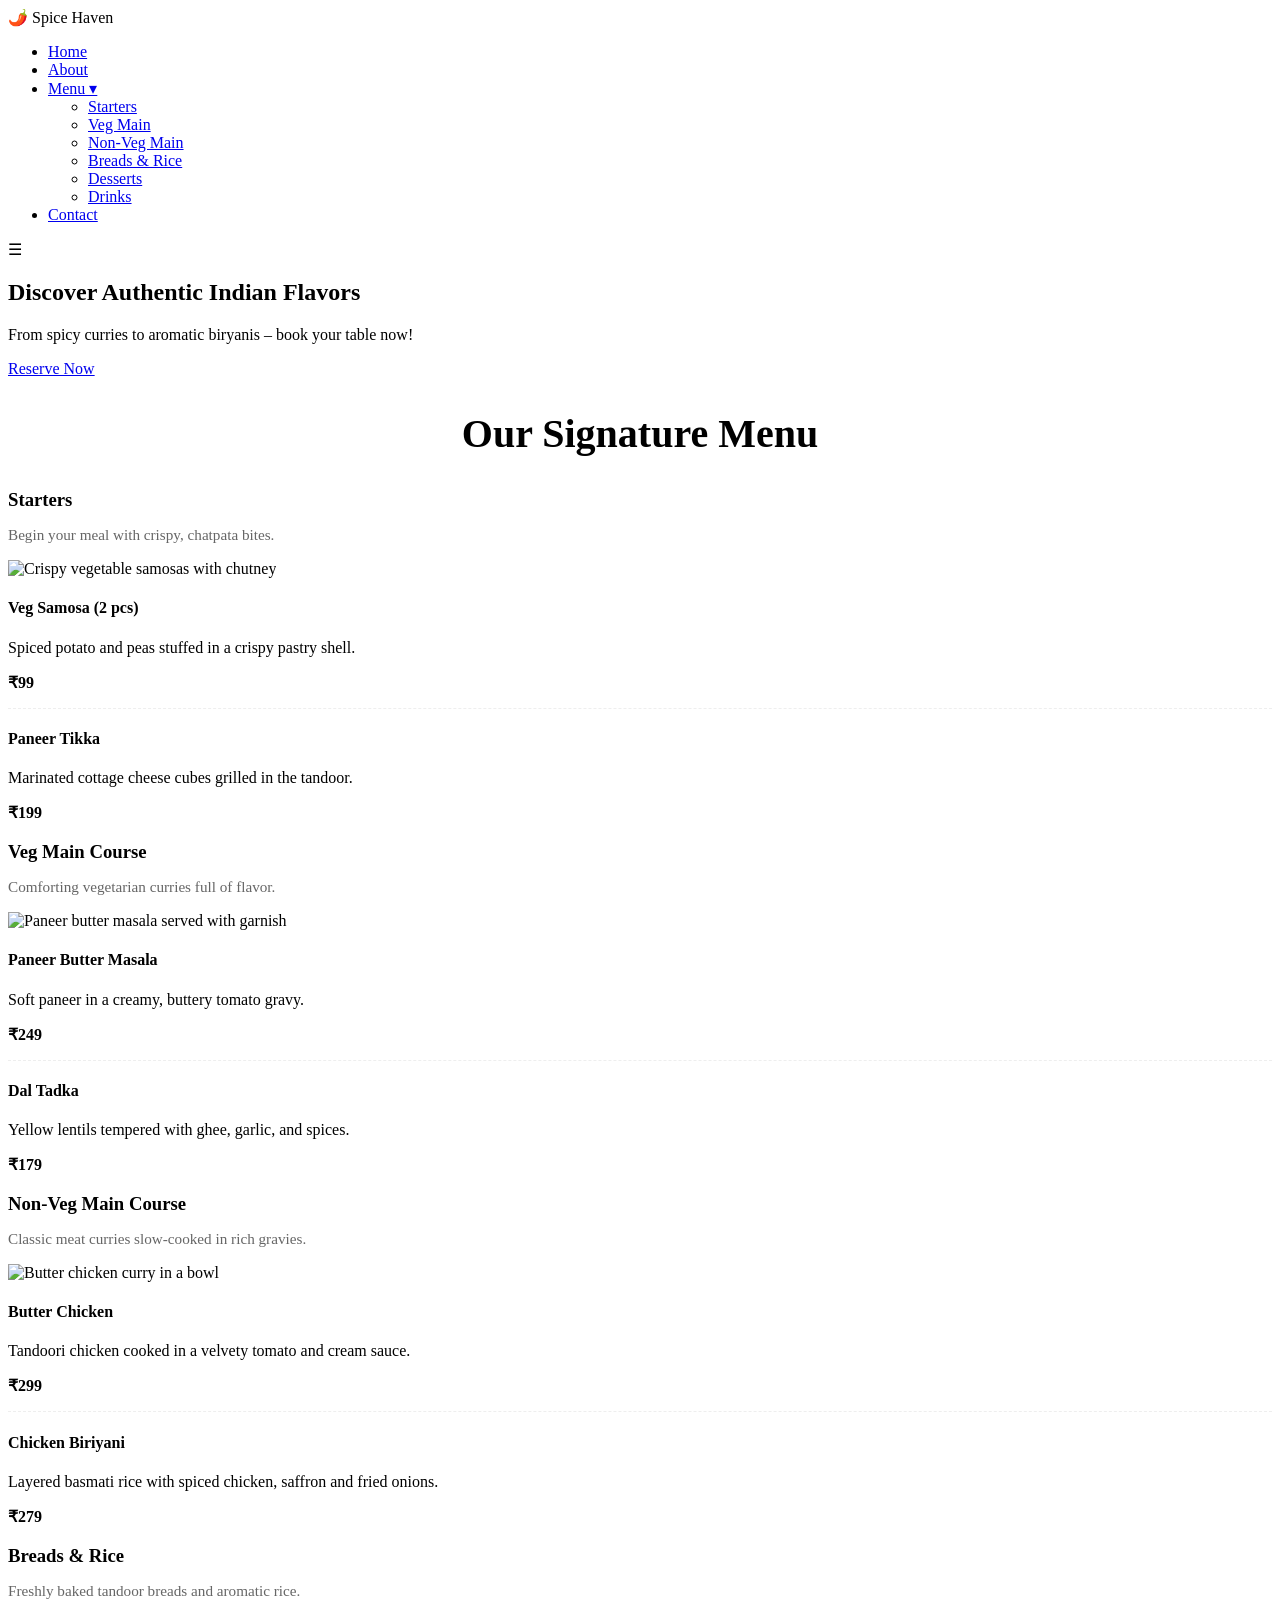
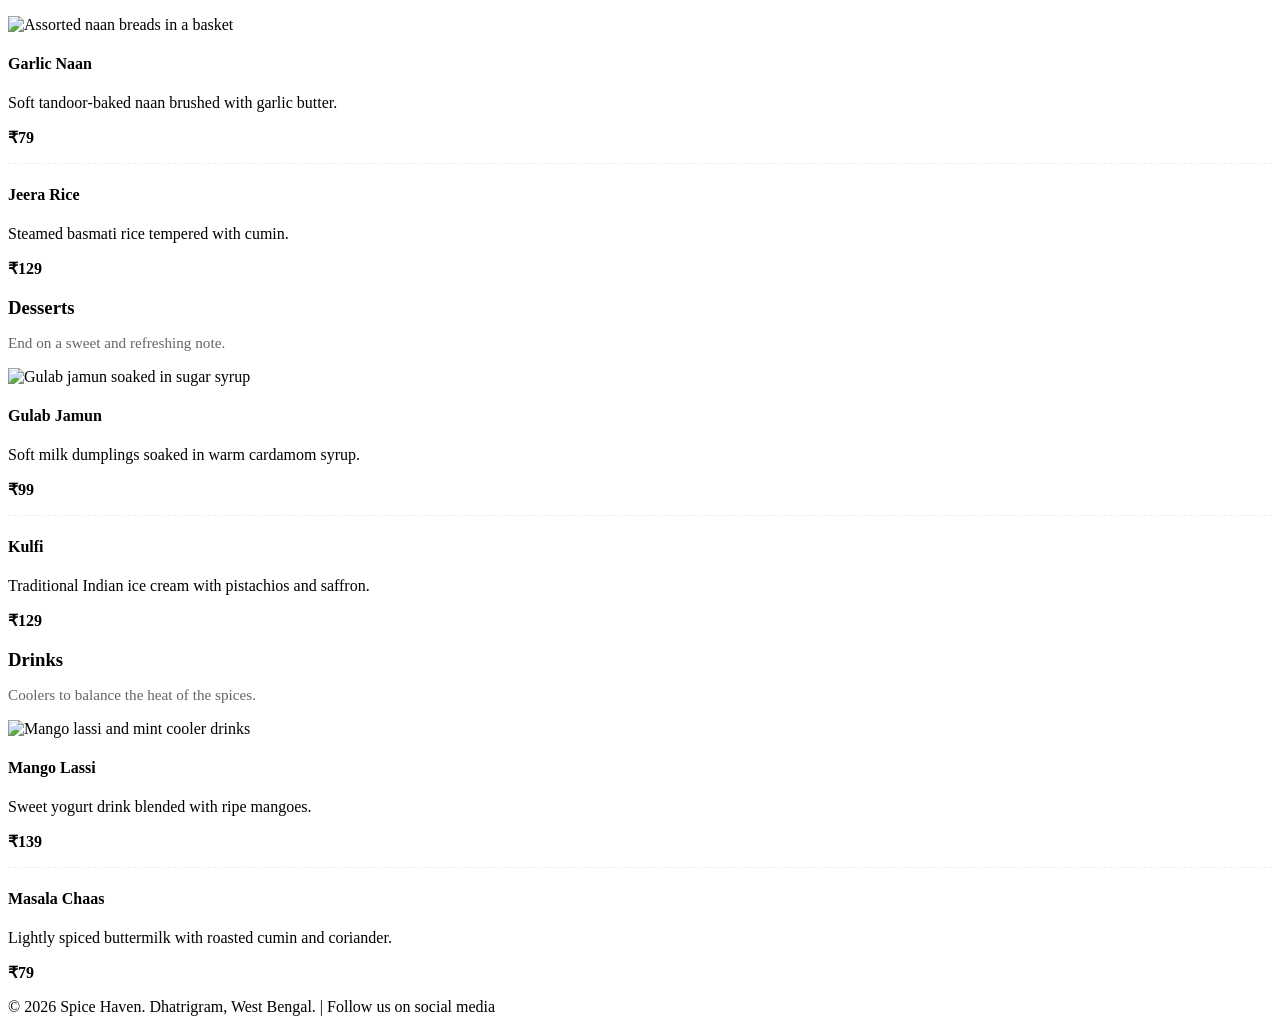
==== index.html @ e1703f78 "Create index.html" ====
<!DOCTYPE html>
<html lang="en">
<head>
    <meta charset="UTF-8">
    <meta name="viewport" content="width=device-width, initial-scale=1.0">
    <meta name="description" content="Spice Haven - Authentic Indian Restaurant in Dhatrigram with vibrant flavors and a rich menu.">
    <title>Spice Haven - Authentic Indian Flavors</title>
    <link href="https://fonts.googleapis.com/css2?family=Poppins:wght@300;400;600;700&display=swap" rel="stylesheet">
    <!-- If your CSS is in css/style.css, change href accordingly -->
    <link rel="stylesheet" href="style.css">
</head>
<body>
    <header role="banner">
        <nav role="navigation" aria-label="Main navigation">
            <div class="logo" aria-label="Spice Haven Logo">🌶️ Spice Haven</div>
            <ul class="nav-links">
                <li><a href="index.html" aria-current="page">Home</a></li>
                <li><a href="about.html">About</a></li>

                <!-- DROPDOWN MENU ITEM -->
                <li class="dropdown">
                    <a href="services.html" class="dropbtn">Menu ▾</a>
                    <ul class="dropdown-content" aria-label="Menu categories">
                        <li><a href="#starters">Starters</a></li>
                        <li><a href="#veg-main">Veg Main</a></li>
                        <li><a href="#nonveg-main">Non‑Veg Main</a></li>
                        <li><a href="#breads-rice">Breads & Rice</a></li>
                        <li><a href="#desserts">Desserts</a></li>
                        <li><a href="#drinks">Drinks</a></li>
                    </ul>
                </li>

                <li><a href="contact.html">Contact</a></li>
            </ul>
            <div class="hamburger" aria-label="Toggle menu" tabindex="0">☰</div>
        </nav>
    </header>

    <main>
        <!-- HERO SECTION -->
        <section class="hero" role="banner">
            <h1>Discover Authentic Indian Flavors</h1>
            <p>From spicy curries to aromatic biryanis – book your table now!</p>
            <a href="contact.html" class="cta" aria-label="Reserve a table">Reserve Now</a>
        </section>

        <!-- FULL MENU SECTION -->
        <section class="menu-grid" aria-labelledby="full-menu">
            <h2 id="full-menu" style="text-align:center; margin:2rem 0; font-size:2.5rem; color:var(--dark);">
                Our Signature Menu
            </h2>

            <!-- Starters -->
            <article class="menu-card" id="starters">
                <h3 style="margin-bottom:0.5rem;">Starters</h3>
                <p style="margin-bottom:1rem; font-size:0.95rem; color:#666;">
                    Begin your meal with crispy, chatpata bites.
                </p>
                <img src="images/samosa.webp" alt="Crispy vegetable samosas with chutney" loading="lazy">
                <h4>Veg Samosa (2 pcs)</h4>
                <p>Spiced potato and peas stuffed in a crispy pastry shell.</p>
                <p><strong>₹99</strong></p>

                <hr style="margin:1rem 0; border:none; border-top:1px dashed #eee;">

                <h4>Paneer Tikka</h4>
                <p>Marinated cottage cheese cubes grilled in the tandoor.</p>
                <p><strong>₹199</strong></p>
            </article>

            <!-- Veg Main Course -->
            <article class="menu-card" id="veg-main">
                <h3 style="margin-bottom:0.5rem;">Veg Main Course</h3>
                <p style="margin-bottom:1rem; font-size:0.95rem; color:#666;">
                    Comforting vegetarian curries full of flavor.
                </p>
                <img src="images/paneer.webp" alt="Paneer butter masala served with garnish" loading="lazy">
                <h4>Paneer Butter Masala</h4>
                <p>Soft paneer in a creamy, buttery tomato gravy.</p>
                <p><strong>₹249</strong></p>

                <hr style="margin:1rem 0; border:none; border-top:1px dashed #eee;">

                <h4>Dal Tadka</h4>
                <p>Yellow lentils tempered with ghee, garlic, and spices.</p>
                <p><strong>₹179</strong></p>
            </article>

            <!-- Non‑Veg Main Course -->
            <article class="menu-card" id="nonveg-main">
                <h3 style="margin-bottom:0.5rem;">Non‑Veg Main Course</h3>
                <p style="margin-bottom:1rem; font-size:0.95rem; color:#666;">
                    Classic meat curries slow‑cooked in rich gravies.
                </p>
                <img src="https://unsplash.com/photos/a-plate-of-food-KOK0p9rBCmA" alt="Butter chicken curry in a bowl" loading="lazy">
                <h4>Butter Chicken</h4>
                <p>Tandoori chicken cooked in a velvety tomato and cream sauce.</p>
                <p><strong>₹299</strong></p>

                <hr style="margin:1rem 0; border:none; border-top:1px dashed #eee;">

                <h4>Chicken Biriyani</h4>
                <p>Layered basmati rice with spiced chicken, saffron and fried onions.</p>
                <p><strong>₹279</strong></p>
            </article>

            <!-- Breads & Rice -->
            <article class="menu-card" id="breads-rice">
                <h3 style="margin-bottom:0.5rem;">Breads & Rice</h3>
                <p style="margin-bottom:1rem; font-size:0.95rem; color:#666;">
                    Freshly baked tandoor breads and aromatic rice.
                </p>
                <img src="images/naan.webp" alt="Assorted naan breads in a basket" loading="lazy">
                <h4>Garlic Naan</h4>
                <p>Soft tandoor‑baked naan brushed with garlic butter.</p>
                <p><strong>₹79</strong></p>

                <hr style="margin:1rem 0; border:none; border-top:1px dashed #eee;">

                <h4>Jeera Rice</h4>
                <p>Steamed basmati rice tempered with cumin.</p>
                <p><strong>₹129</strong></p>
            </article>

            <!-- Desserts -->
            <article class="menu-card" id="desserts">
                <h3 style="margin-bottom:0.5rem;">Desserts</h3>
                <p style="margin-bottom:1rem; font-size:0.95rem; color:#666;">
                    End on a sweet and refreshing note.
                </p>
                <img src="images/gulabjamun.webp" alt="Gulab jamun soaked in sugar syrup" loading="lazy">
                <h4>Gulab Jamun</h4>
                <p>Soft milk dumplings soaked in warm cardamom syrup.</p>
                <p><strong>₹99</strong></p>

                <hr style="margin:1rem 0; border:none; border-top:1px dashed #eee;">

                <h4>Kulfi</h4>
                <p>Traditional Indian ice cream with pistachios and saffron.</p>
                <p><strong>₹129</strong></p>
            </article>

            <!-- Drinks -->
            <article class="menu-card" id="drinks">
                <h3 style="margin-bottom:0.5rem;">Drinks</h3>
                <p style="margin-bottom:1rem; font-size:0.95rem; color:#666;">
                    Coolers to balance the heat of the spices.
                </p>
                <img src="images/lassi.webp" alt="Mango lassi and mint cooler drinks" loading="lazy">
                <h4>Mango Lassi</h4>
                <p>Sweet yogurt drink blended with ripe mangoes.</p>
                <p><strong>₹139</strong></p>

                <hr style="margin:1rem 0; border:none; border-top:1px dashed #eee;">

                <h4>Masala Chaas</h4>
                <p>Lightly spiced buttermilk with roasted cumin and coriander.</p>
                <p><strong>₹79</strong></p>
            </article>
        </section>
    </main>

    <footer role="contentinfo">
        <p>&copy; 2026 Spice Haven. Dhatrigram, West Bengal. | Follow us on social media</p>
    </footer>

    <script src="js/script.js"></script>
</body>
</html>
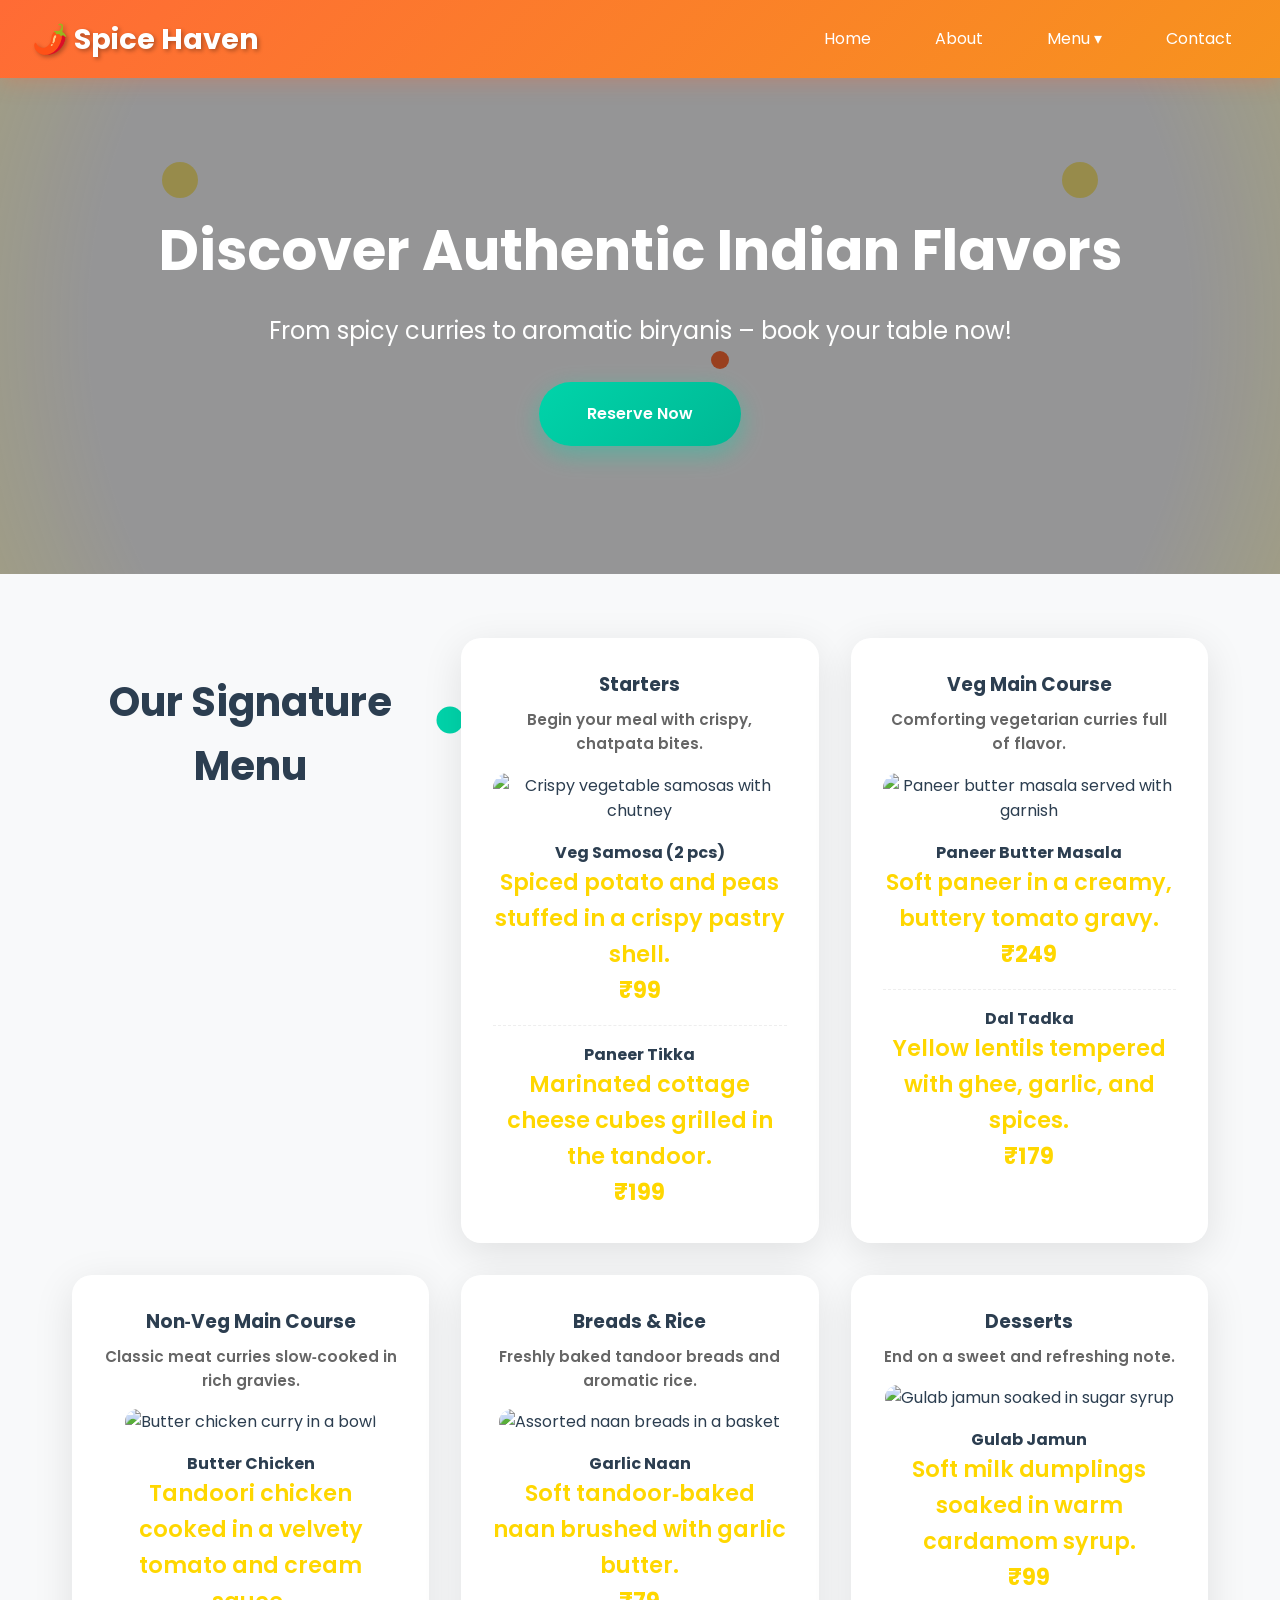
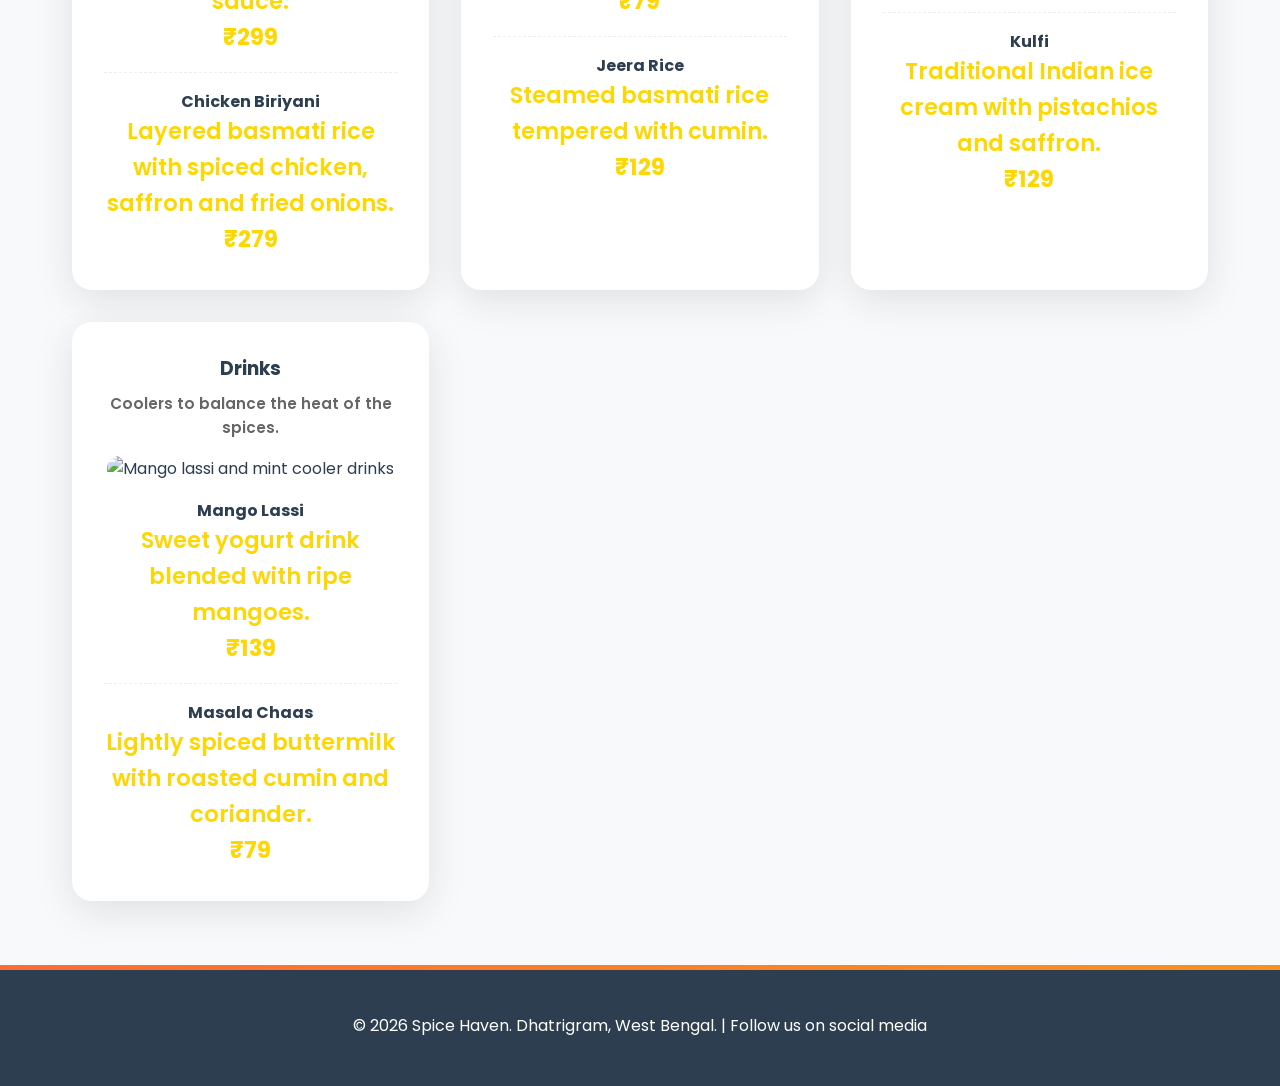
==== commit 4df1889e: "Update index.html" ====
--- a/index.html
+++ b/index.html
@@ -6,7 +6,6 @@
     <meta name="description" content="Spice Haven - Authentic Indian Restaurant in Dhatrigram with vibrant flavors and a rich menu.">
     <title>Spice Haven - Authentic Indian Flavors</title>
     <link href="https://fonts.googleapis.com/css2?family=Poppins:wght@300;400;600;700&display=swap" rel="stylesheet">
-    <!-- If your CSS is in css/style.css, change href accordingly -->
     <link rel="stylesheet" href="style.css">
 </head>
 <body>
@@ -16,8 +15,6 @@
             <ul class="nav-links">
                 <li><a href="index.html" aria-current="page">Home</a></li>
                 <li><a href="about.html">About</a></li>
-
-                <!-- DROPDOWN MENU ITEM -->
                 <li class="dropdown">
                     <a href="services.html" class="dropbtn">Menu ▾</a>
                     <ul class="dropdown-content" aria-label="Menu categories">
@@ -37,26 +34,22 @@
     </header>
 
     <main>
-        <!-- HERO SECTION -->
         <section class="hero" role="banner">
             <h1>Discover Authentic Indian Flavors</h1>
             <p>From spicy curries to aromatic biryanis – book your table now!</p>
             <a href="contact.html" class="cta" aria-label="Reserve a table">Reserve Now</a>
         </section>
-
-        <!-- FULL MENU SECTION -->
         <section class="menu-grid" aria-labelledby="full-menu">
             <h2 id="full-menu" style="text-align:center; margin:2rem 0; font-size:2.5rem; color:var(--dark);">
                 Our Signature Menu
             </h2>
 
-            <!-- Starters -->
             <article class="menu-card" id="starters">
                 <h3 style="margin-bottom:0.5rem;">Starters</h3>
                 <p style="margin-bottom:1rem; font-size:0.95rem; color:#666;">
                     Begin your meal with crispy, chatpata bites.
                 </p>
-                <img src="images/samosa.webp" alt="Crispy vegetable samosas with chutney" loading="lazy">
+                <img src="images/samossa.jpg.jpg" alt="Crispy vegetable samosas with chutney" loading="lazy">
                 <h4>Veg Samosa (2 pcs)</h4>
                 <p>Spiced potato and peas stuffed in a crispy pastry shell.</p>
                 <p><strong>₹99</strong></p>
@@ -68,13 +61,12 @@
                 <p><strong>₹199</strong></p>
             </article>
 
-            <!-- Veg Main Course -->
             <article class="menu-card" id="veg-main">
                 <h3 style="margin-bottom:0.5rem;">Veg Main Course</h3>
                 <p style="margin-bottom:1rem; font-size:0.95rem; color:#666;">
                     Comforting vegetarian curries full of flavor.
                 </p>
-                <img src="images/paneer.webp" alt="Paneer butter masala served with garnish" loading="lazy">
+                <img src="images/Paneer butter masala.jpg" alt="Paneer butter masala served with garnish" loading="lazy">
                 <h4>Paneer Butter Masala</h4>
                 <p>Soft paneer in a creamy, buttery tomato gravy.</p>
                 <p><strong>₹249</strong></p>
@@ -86,13 +78,12 @@
                 <p><strong>₹179</strong></p>
             </article>
 
-            <!-- Non‑Veg Main Course -->
             <article class="menu-card" id="nonveg-main">
                 <h3 style="margin-bottom:0.5rem;">Non‑Veg Main Course</h3>
                 <p style="margin-bottom:1rem; font-size:0.95rem; color:#666;">
                     Classic meat curries slow‑cooked in rich gravies.
                 </p>
-                <img src="https://unsplash.com/photos/a-plate-of-food-KOK0p9rBCmA" alt="Butter chicken curry in a bowl" loading="lazy">
+                <img src="images/Butter Chicken.jpg.jpg" alt="Butter chicken curry in a bowl" loading="lazy">
                 <h4>Butter Chicken</h4>
                 <p>Tandoori chicken cooked in a velvety tomato and cream sauce.</p>
                 <p><strong>₹299</strong></p>
@@ -104,13 +95,12 @@
                 <p><strong>₹279</strong></p>
             </article>
 
-            <!-- Breads & Rice -->
             <article class="menu-card" id="breads-rice">
                 <h3 style="margin-bottom:0.5rem;">Breads & Rice</h3>
                 <p style="margin-bottom:1rem; font-size:0.95rem; color:#666;">
                     Freshly baked tandoor breads and aromatic rice.
                 </p>
-                <img src="images/naan.webp" alt="Assorted naan breads in a basket" loading="lazy">
+                <img src="images/naan.jpg" alt="Assorted naan breads in a basket" loading="lazy">
                 <h4>Garlic Naan</h4>
                 <p>Soft tandoor‑baked naan brushed with garlic butter.</p>
                 <p><strong>₹79</strong></p>
@@ -122,13 +112,12 @@
                 <p><strong>₹129</strong></p>
             </article>
 
-            <!-- Desserts -->
             <article class="menu-card" id="desserts">
                 <h3 style="margin-bottom:0.5rem;">Desserts</h3>
                 <p style="margin-bottom:1rem; font-size:0.95rem; color:#666;">
                     End on a sweet and refreshing note.
                 </p>
-                <img src="images/gulabjamun.webp" alt="Gulab jamun soaked in sugar syrup" loading="lazy">
+                <img src="images/Gulab jamun.jpg" alt="Gulab jamun soaked in sugar syrup" loading="lazy">
                 <h4>Gulab Jamun</h4>
                 <p>Soft milk dumplings soaked in warm cardamom syrup.</p>
                 <p><strong>₹99</strong></p>
@@ -140,13 +129,12 @@
                 <p><strong>₹129</strong></p>
             </article>
 
-            <!-- Drinks -->
             <article class="menu-card" id="drinks">
                 <h3 style="margin-bottom:0.5rem;">Drinks</h3>
                 <p style="margin-bottom:1rem; font-size:0.95rem; color:#666;">
                     Coolers to balance the heat of the spices.
                 </p>
-                <img src="images/lassi.webp" alt="Mango lassi and mint cooler drinks" loading="lazy">
+                <img src="images/Mango lassi.jpg" alt="Mango lassi and mint cooler drinks" loading="lazy">
                 <h4>Mango Lassi</h4>
                 <p>Sweet yogurt drink blended with ripe mangoes.</p>
                 <p><strong>₹139</strong></p>
--- a/style.css
+++ b/style.css
@@ -0,0 +1,179 @@
+:root {
+    --primary: linear-gradient(135deg, #ff6b35, #f7931e); /* Saffron gradient */
+    --secondary: linear-gradient(135deg, #00d4aa, #00b894); /* Teal */
+    --accent: #ffd700; /* Gold */
+    --dark: #2c3e50;
+    --light: #f8f9fa;
+}
+
+* { margin: 0; padding: 0; box-sizing: border-box; }
+body { 
+    font-family: 'Poppins', sans-serif; /* Google Font - add <link href="https://fonts.googleapis.com/css2?family=Poppins:wght@300;400;600;700&display=swap" rel="stylesheet"> to head */
+    line-height: 1.6; 
+    color: var(--dark); 
+    overflow-x: hidden;
+    background: var(--light);
+}
+
+/* Animated Background Particles */
+body::before {
+    content: '';
+    position: fixed;
+    top: 0; left: 0; width: 100%; height: 100%;
+    background: url('data:image/svg+xml,<svg xmlns="http://www.w3.org/2000/svg" viewBox="0 0 100 100"><circle cx="20" cy="20" r="2" fill="%23ffd700" opacity="0.5"/><circle cx="80" cy="40" r="1" fill="%23ff6b35"/><circle cx="50" cy="80" r="1.5" fill="%2300d4aa"/></svg>') repeat;
+    animation: float 20s infinite linear;
+    z-index: -1;
+    pointer-events: none;
+}
+@keyframes float { 0% { transform: translateY(0) rotate(0deg); } 100% { transform: translateY(-100px) rotate(360deg); } }
+
+header { 
+    background: var(--primary); 
+    color: white; 
+    padding: 1rem 2rem; 
+    box-shadow: 0 4px 20px rgba(255,107,53,0.3);
+    position: sticky; top: 0; z-index: 100;
+}
+nav { display: flex; justify-content: space-between; align-items: center; }
+.logo { font-size: 1.8rem; font-weight: 700; text-shadow: 2px 2px 4px rgba(0,0,0,0.3); }
+.nav-links { display: flex; list-style: none; gap: 2rem; }
+.nav-links a { color: white; text-decoration: none; padding: 0.5rem 1rem; border-radius: 25px; transition: all 0.3s ease; }
+.nav-links a:hover { background: rgba(255,255,255,0.2); transform: scale(1.05); }
+.hamburger { display: none; font-size: 1.5rem; cursor: pointer; }
+@media (max-width: 768px) { 
+    .nav-links { display: none; position: absolute; top: 100%; left: 0; width: 100%; background: var(--primary); flex-direction: column; padding: 1rem; }
+    .nav-links.active { display: flex; }
+    .hamburger { display: block; }
+}
+
+.hero { 
+    background: linear-gradient(rgba(0,0,0,0.4), rgba(0,0,0,0.4)), url('../images/hero.webp'); 
+    background-size: cover; background-position: center;
+    text-align: center; padding: 8rem 2rem; color: white; 
+    position: relative; overflow: hidden;
+}
+.hero::after { content: ''; position: absolute; top: -50%; left: -50%; width: 200%; height: 200%; background: radial-gradient(circle, transparent 40%, rgba(255,215,0,0.1) 50%); animation: pulse 3s infinite; }
+@keyframes pulse { 0%, 100% { transform: scale(1); opacity: 1; } 50% { transform: scale(1.2); opacity: 0.5; } }
+.hero h1 { font-size: 3.5rem; margin-bottom: 1rem; animation: slideIn 1s ease-out; }
+.hero p { font-size: 1.5rem; margin-bottom: 2rem; }
+.cta { 
+    background: var(--secondary); color: white; padding: 1.2rem 3rem; text-decoration: none; 
+    border-radius: 50px; font-weight: 600; display: inline-block;
+    box-shadow: 0 8px 25px rgba(0,212,170,0.4); transition: all 0.3s ease;
+    animation: bounce 2s infinite;
+}
+.cta:hover { transform: translateY(-5px); box-shadow: 0 12px 35px rgba(0,212,170,0.6); }
+@keyframes bounce { 0%, 20%, 50%, 80%, 100% { transform: translateY(0); } 40% { transform: translateY(-10px); } 60% { transform: translateY(-5px); } }
+@keyframes slideIn { from { opacity: 0; transform: translateY(50px); } to { opacity: 1; transform: translateY(0); } }
+
+.menu-grid { 
+    display: grid; grid-template-columns: 1fr; gap: 2rem; padding: 4rem 2rem; max-width: 1200px; margin: auto; 
+}
+.menu-card {
+    background: white; border-radius: 20px; padding: 2rem; text-align: center;
+    box-shadow: 0 10px 40px rgba(0,0,0,0.1); transition: all 0.4s ease;
+    position: relative; overflow: hidden;
+}
+.menu-card::before {
+    content: ''; position: absolute; top: 0; left: -100%; width: 100%; height: 100%;
+    background: linear-gradient(90deg, transparent, rgba(255,255,255,0.4), transparent);
+    transition: 0.6s; 
+}
+.menu-card:hover::before { left: 100%; }
+.menu-card:hover { transform: translateY(-15px) rotateX(5deg); box-shadow: 0 20px 60px rgba(0,0,0,0.2); }
+.menu-card img { width: 100%; height: 200px; object-fit: cover; border-radius: 15px; margin-bottom: 1rem; }
+.menu-card h2 { color: var(--dark); font-size: 1.8rem; }
+.menu-card p { font-size: 1.4rem; color: var(--accent); font-weight: 600; }
+@media (min-width: 768px) { .menu-grid { grid-template-columns: repeat(auto-fit, minmax(300px, 1fr)); } }
+
+.form-section form { 
+    max-width: 600px; margin: 4rem auto; padding: 3rem; background: white; border-radius: 25px;
+    box-shadow: 0 15px 50px rgba(0,0,0,0.1);
+}
+label { font-weight: 600; color: var(--dark); margin-bottom: 0.5rem; display: block; }
+input, textarea { 
+    width: 100%; padding: 1rem; margin-bottom: 1.5rem; border: 2px solid #e9ecef; border-radius: 12px;
+    font-size: 1rem; transition: border 0.3s ease;
+}
+input:focus, textarea:focus { outline: none; border-color: var(--secondary); box-shadow: 0 0 0 3px rgba(0,212,170,0.1); }
+button { 
+    background: var(--primary); color: white; padding: 1.2rem 3rem; border: none; width: 100%; 
+    border-radius: 12px; font-size: 1.1rem; font-weight: 600; cursor: pointer;
+    transition: all 0.3s ease; position: relative; overflow: hidden;
+}
+button:hover { transform: translateY(-3px); box-shadow: 0 10px 30px rgba(255,107,53,0.4); }
+button:active { transform: translateY(0); }
+
+footer { 
+    background: var(--dark); color: white; text-align: center; padding: 3rem 2rem;
+    position: relative;
+}
+footer::before { content: ''; position: absolute; top: 0; left: 0; width: 100%; height: 5px; background: var(--primary); }
+
+/* Accessibility & Responsive */
+@media (prefers-reduced-motion: no-preference) { /* Respect user prefs */ }
+@media (prefers-contrast: high) { :root { --dark: black; --light: white; } }
+@media (max-width: 480px) { .hero h1 { font-size: 2.5rem; } }
+
+/* Dropdown styles */
+.dropdown {
+    position: relative;
+}
+
+.dropbtn {
+    position: relative;
+}
+
+/* Hidden by default */
+.dropdown-content {
+    display: none;
+    position: absolute;
+    top: 110%;
+    left: 0;
+    background: rgba(0, 0, 0, 0.75);
+    backdrop-filter: blur(6px);
+    min-width: 180px;
+    border-radius: 12px;
+    box-shadow: 0 10px 30px rgba(0,0,0,0.3);
+    z-index: 200;
+    padding: 0.5rem 0;
+}
+
+/* Items inside dropdown */
+.dropdown-content li {
+    list-style: none;
+}
+
+.dropdown-content a {
+    display: block;
+    padding: 0.6rem 1rem;
+    color: #fff;
+    text-decoration: none;
+    font-size: 0.95rem;
+    transition: background 0.2s ease, transform 0.2s ease;
+}
+
+.dropdown-content a:hover {
+    background: rgba(255,255,255,0.15);
+    transform: translateX(4px);
+}
+
+/* Show dropdown on hover (desktop) */
+@media (min-width: 769px) {
+    .dropdown:hover .dropdown-content {
+        display: block;
+    }
+}
+
+/* On mobile, we’ll toggle with JS, so just make sure it looks ok inside nav */
+@media (max-width: 768px) {
+    .dropdown-content {
+        position: static;
+        background: transparent;
+        box-shadow: none;
+        padding-left: 1rem;
+    }
+    .dropdown-content a {
+        padding-left: 1.5rem;
+    }
+}
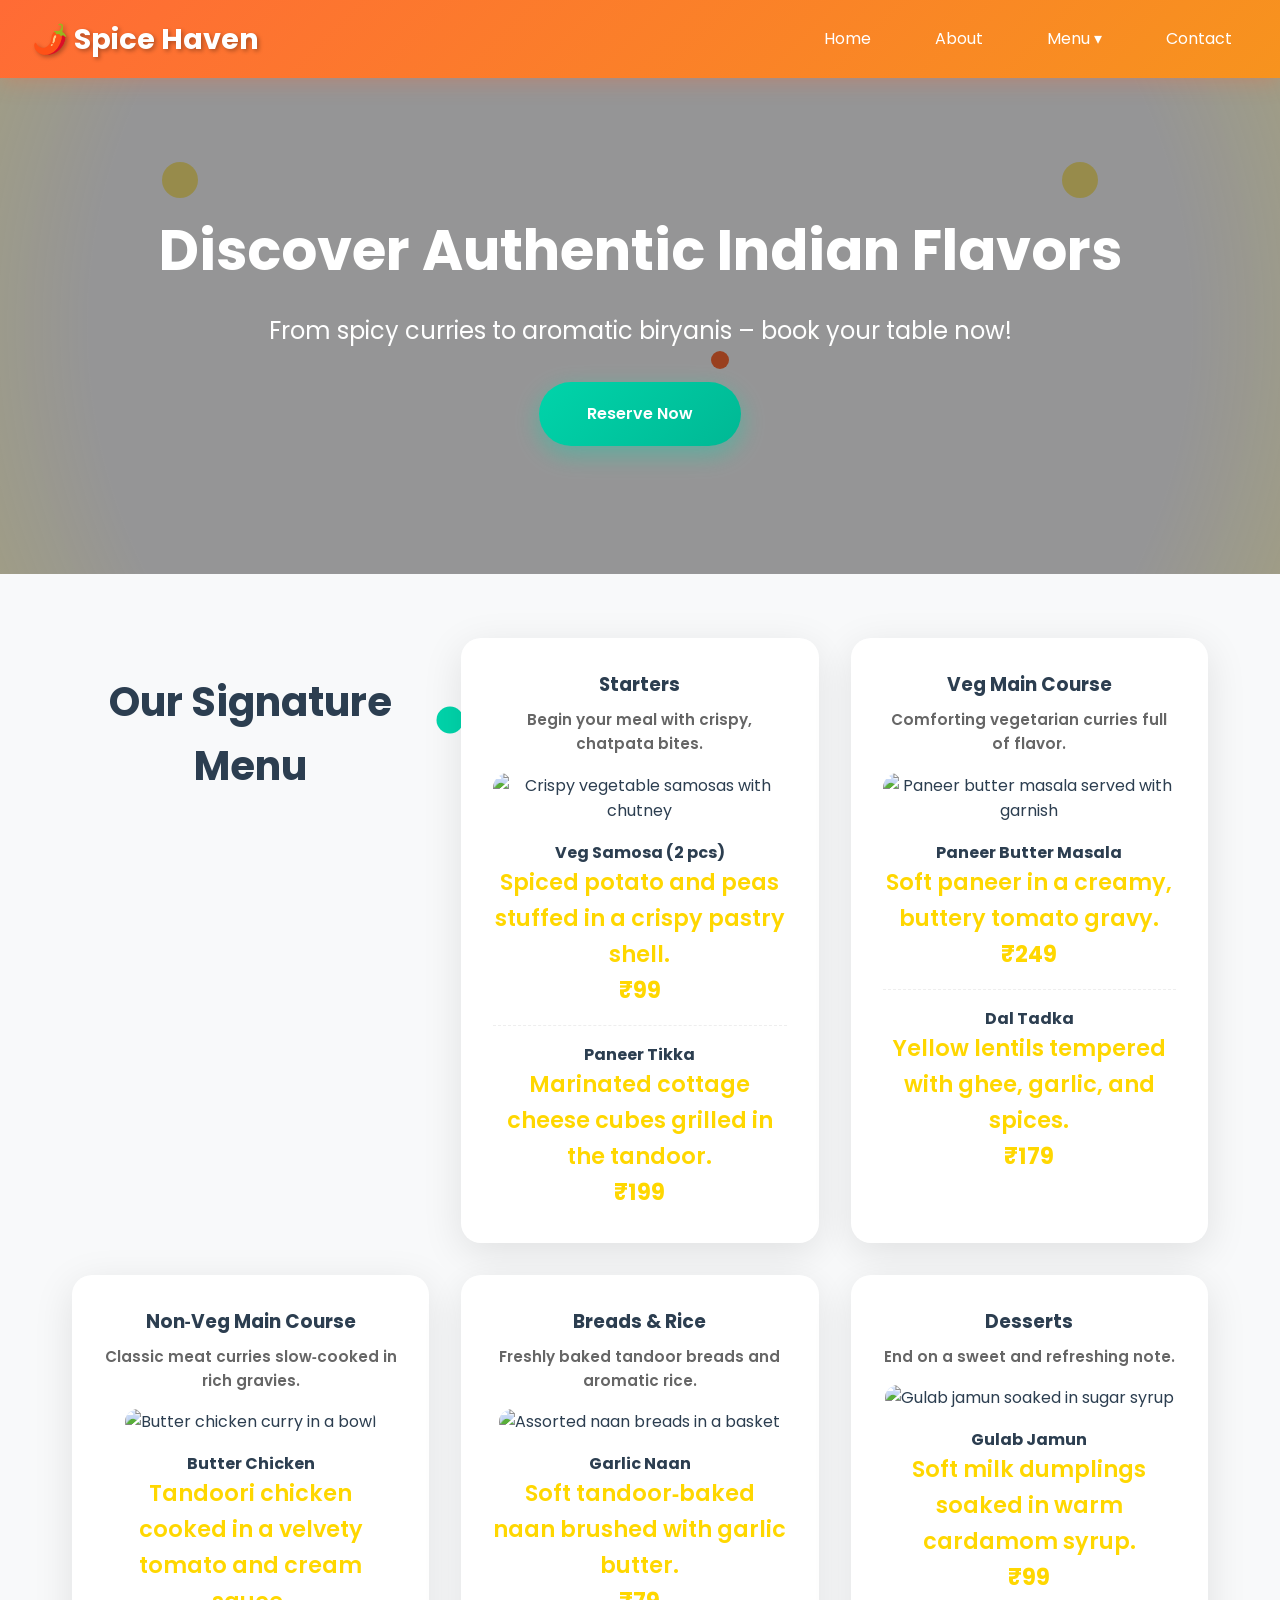
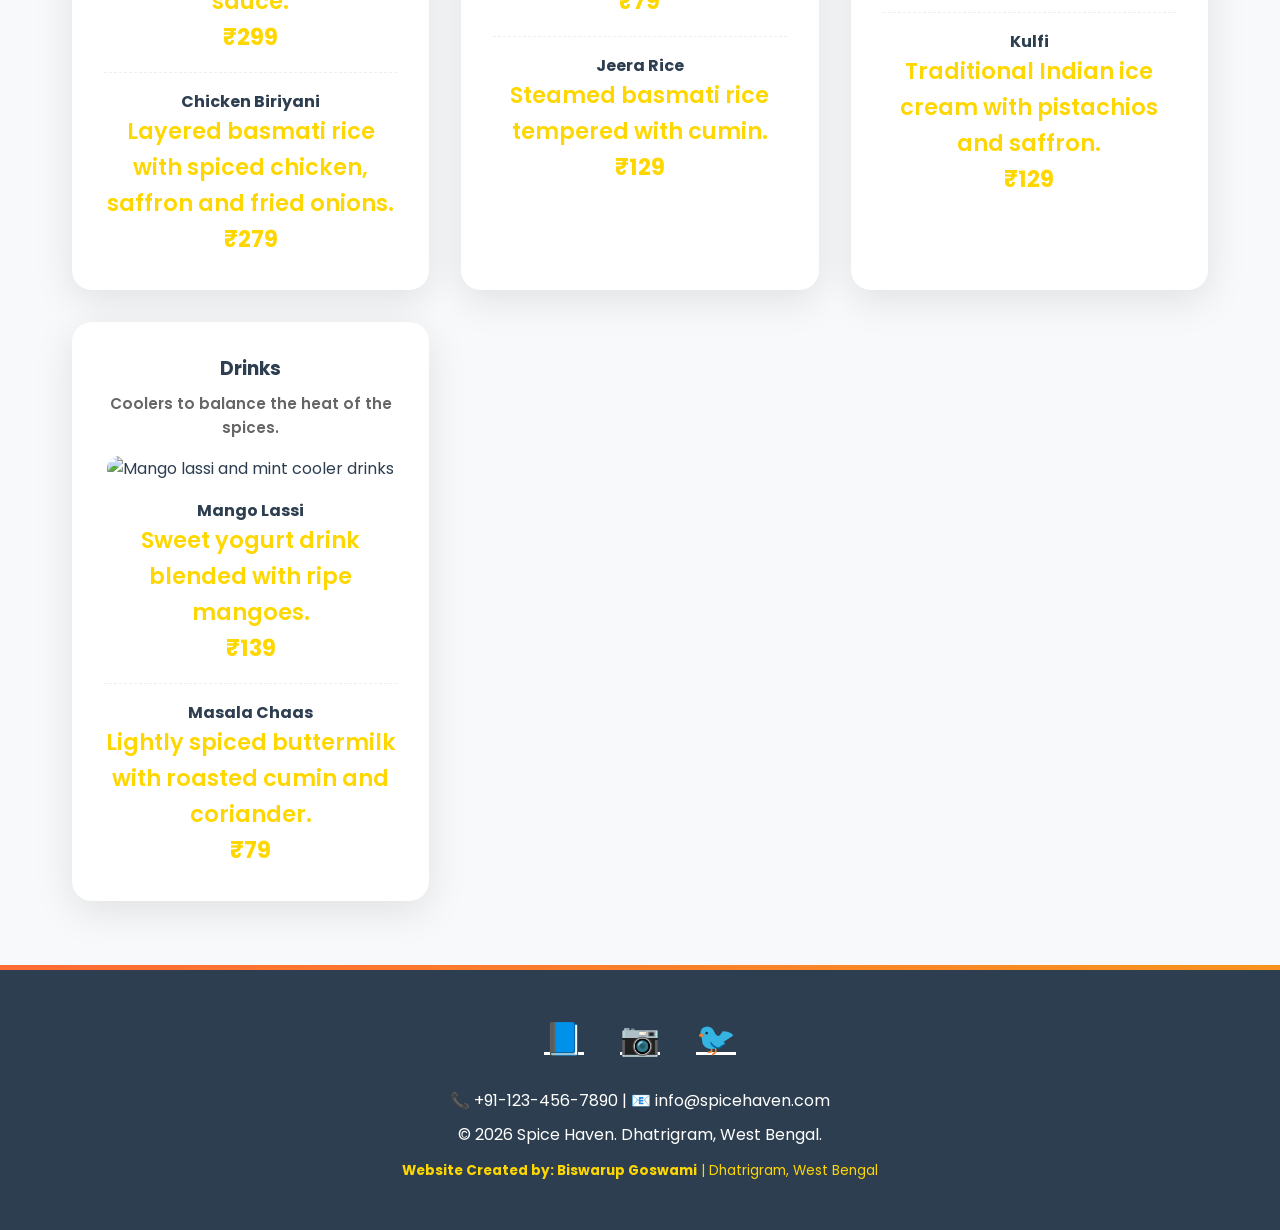
==== commit dcc628d1: "Update footer with social media links and contact info" ====
--- a/index.html
+++ b/index.html
@@ -149,7 +149,16 @@
     </main>
 
     <footer role="contentinfo">
-        <p>&copy; 2026 Spice Haven. Dhatrigram, West Bengal. | Follow us on social media</p>
+        <div style="margin-bottom:1.5rem;">
+            <a href="#" style="color:white; font-size:2rem; margin:0 1rem;" aria-label="Facebook">📘</a>
+            <a href="#" style="color:white; font-size:2rem; margin:0 1rem;" aria-label="Instagram">📷</a>
+            <a href="#" style="color:white; font-size:2rem; margin:0 1rem;" aria-label="Twitter">🐦</a>
+        </div>
+        <p style="margin-bottom:0.5rem;">📞 +91-123-456-7890 | 📧 info@spicehaven.com</p>
+        <p>&copy; 2026 Spice Haven. Dhatrigram, West Bengal.</p>
+        <p style="margin-top:0.8rem; font-size:0.85rem; color:#ffd700;">
+            <strong>Website Created by: Biswarup Goswami</strong> | Dhatrigram, West Bengal
+        </p>
     </footer>
 
     <script src="js/script.js"></script>
